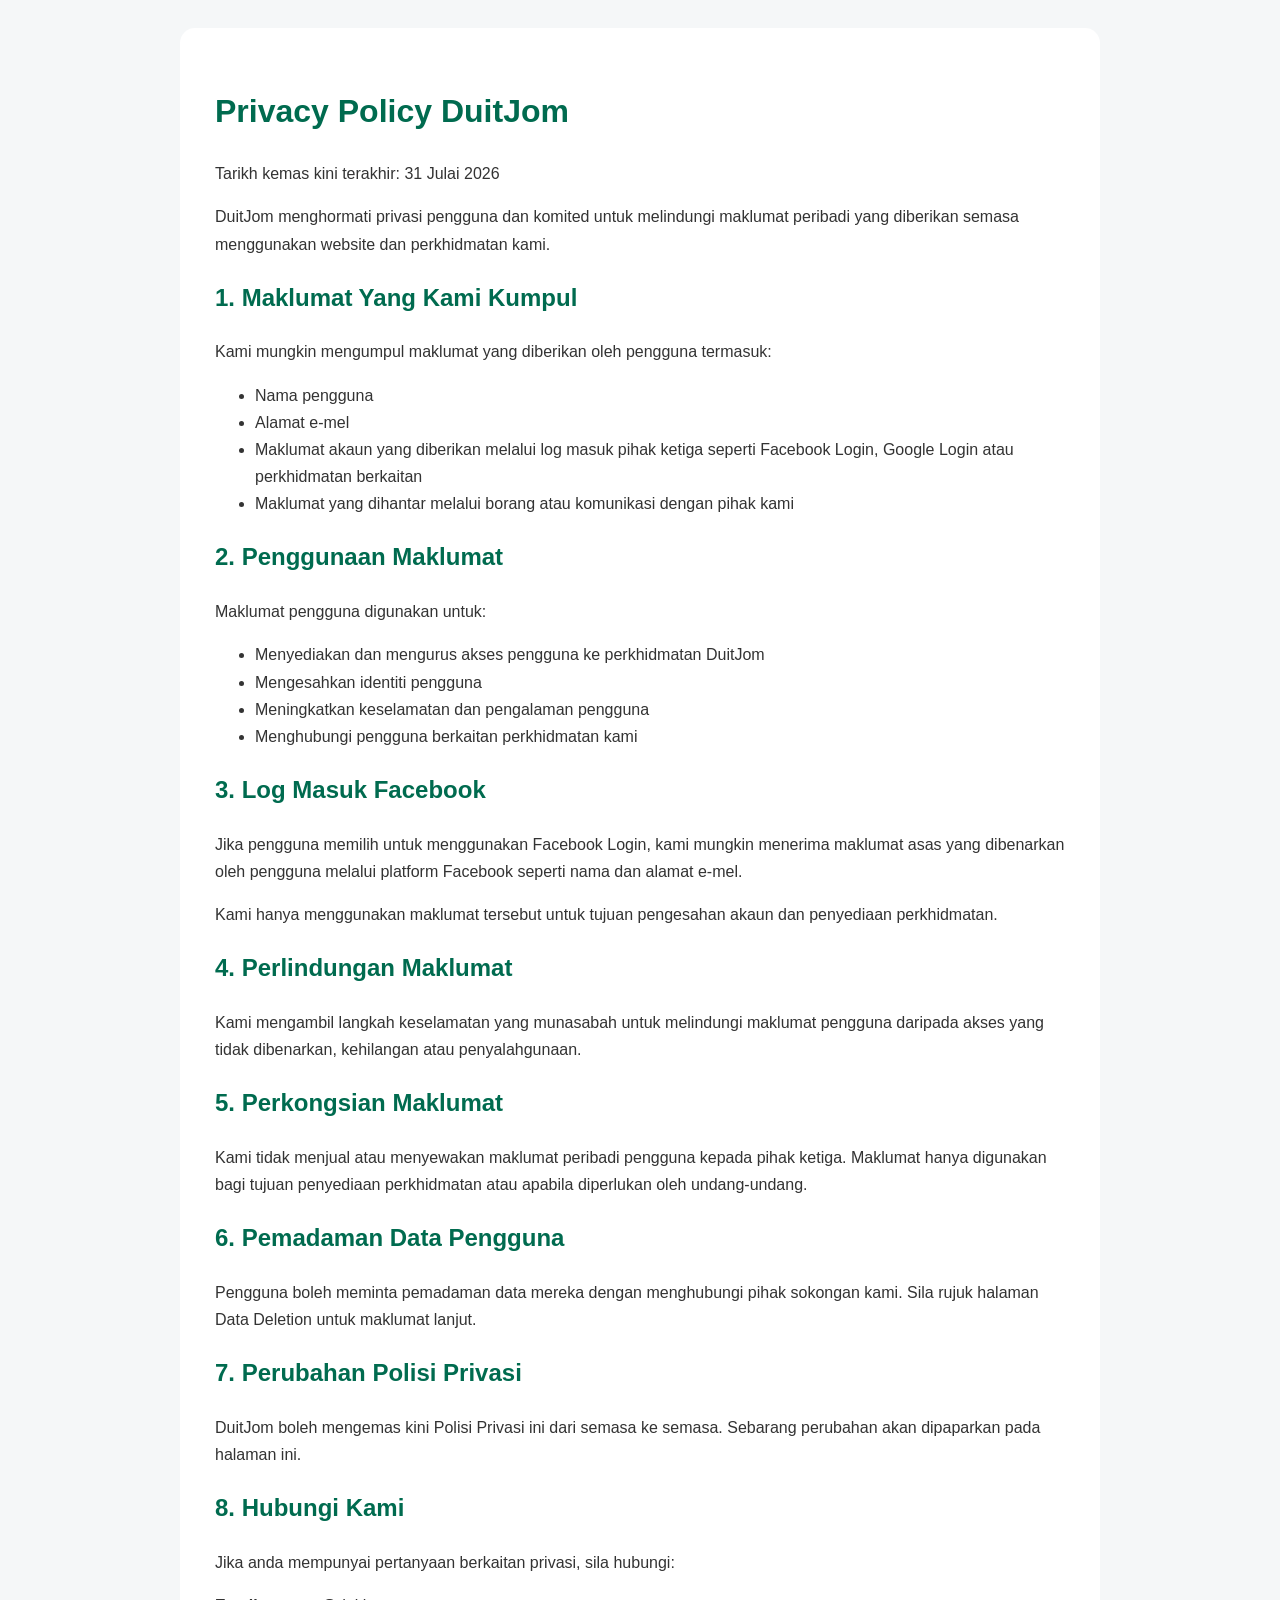
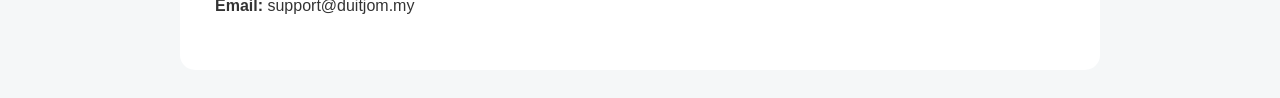
==== privacy-policy.html @ 081c04d9 "Add privacy policy for DuitJom This file contains the privacy policy for DuitJom, outlining user inf" ====
<!DOCTYPE html>
<html lang="ms">
<head>
<meta charset="UTF-8">
<meta name="viewport" content="width=device-width, initial-scale=1.0">

<title>Privacy Policy - DuitJom</title>

<style>
body {
    font-family: Arial, sans-serif;
    background:#f5f7f8;
    color:#333;
    line-height:1.7;
    padding:20px;
}

.container {
    max-width:850px;
    margin:auto;
    background:white;
    padding:35px;
    border-radius:15px;
}

h1, h2 {
    color:#006b4f;
}

</style>
</head>

<body>

<div class="container">

<h1>Privacy Policy DuitJom</h1>

<p>
Tarikh kemas kini terakhir: 31 Julai 2026
</p>

<p>
DuitJom menghormati privasi pengguna dan komited untuk melindungi maklumat peribadi yang diberikan semasa menggunakan website dan perkhidmatan kami.
</p>


<h2>1. Maklumat Yang Kami Kumpul</h2>

<p>
Kami mungkin mengumpul maklumat yang diberikan oleh pengguna termasuk:
</p>

<ul>
<li>Nama pengguna</li>
<li>Alamat e-mel</li>
<li>Maklumat akaun yang diberikan melalui log masuk pihak ketiga seperti Facebook Login, Google Login atau perkhidmatan berkaitan</li>
<li>Maklumat yang dihantar melalui borang atau komunikasi dengan pihak kami</li>
</ul>


<h2>2. Penggunaan Maklumat</h2>

<p>
Maklumat pengguna digunakan untuk:
</p>

<ul>
<li>Menyediakan dan mengurus akses pengguna ke perkhidmatan DuitJom</li>
<li>Mengesahkan identiti pengguna</li>
<li>Meningkatkan keselamatan dan pengalaman pengguna</li>
<li>Menghubungi pengguna berkaitan perkhidmatan kami</li>
</ul>


<h2>3. Log Masuk Facebook</h2>

<p>
Jika pengguna memilih untuk menggunakan Facebook Login, kami mungkin menerima maklumat asas yang dibenarkan oleh pengguna melalui platform Facebook seperti nama dan alamat e-mel.
</p>

<p>
Kami hanya menggunakan maklumat tersebut untuk tujuan pengesahan akaun dan penyediaan perkhidmatan.
</p>


<h2>4. Perlindungan Maklumat</h2>

<p>
Kami mengambil langkah keselamatan yang munasabah untuk melindungi maklumat pengguna daripada akses yang tidak dibenarkan, kehilangan atau penyalahgunaan.
</p>


<h2>5. Perkongsian Maklumat</h2>

<p>
Kami tidak menjual atau menyewakan maklumat peribadi pengguna kepada pihak ketiga.
Maklumat hanya digunakan bagi tujuan penyediaan perkhidmatan atau apabila diperlukan oleh undang-undang.
</p>


<h2>6. Pemadaman Data Pengguna</h2>

<p>
Pengguna boleh meminta pemadaman data mereka dengan menghubungi pihak sokongan kami.
Sila rujuk halaman Data Deletion untuk maklumat lanjut.
</p>


<h2>7. Perubahan Polisi Privasi</h2>

<p>
DuitJom boleh mengemas kini Polisi Privasi ini dari semasa ke semasa.
Sebarang perubahan akan dipaparkan pada halaman ini.
</p>


<h2>8. Hubungi Kami</h2>

<p>
Jika anda mempunyai pertanyaan berkaitan privasi, sila hubungi:
</p>

<p>
<strong>Email:</strong> support@duitjom.my
</p>

</div>

</body>
</html>
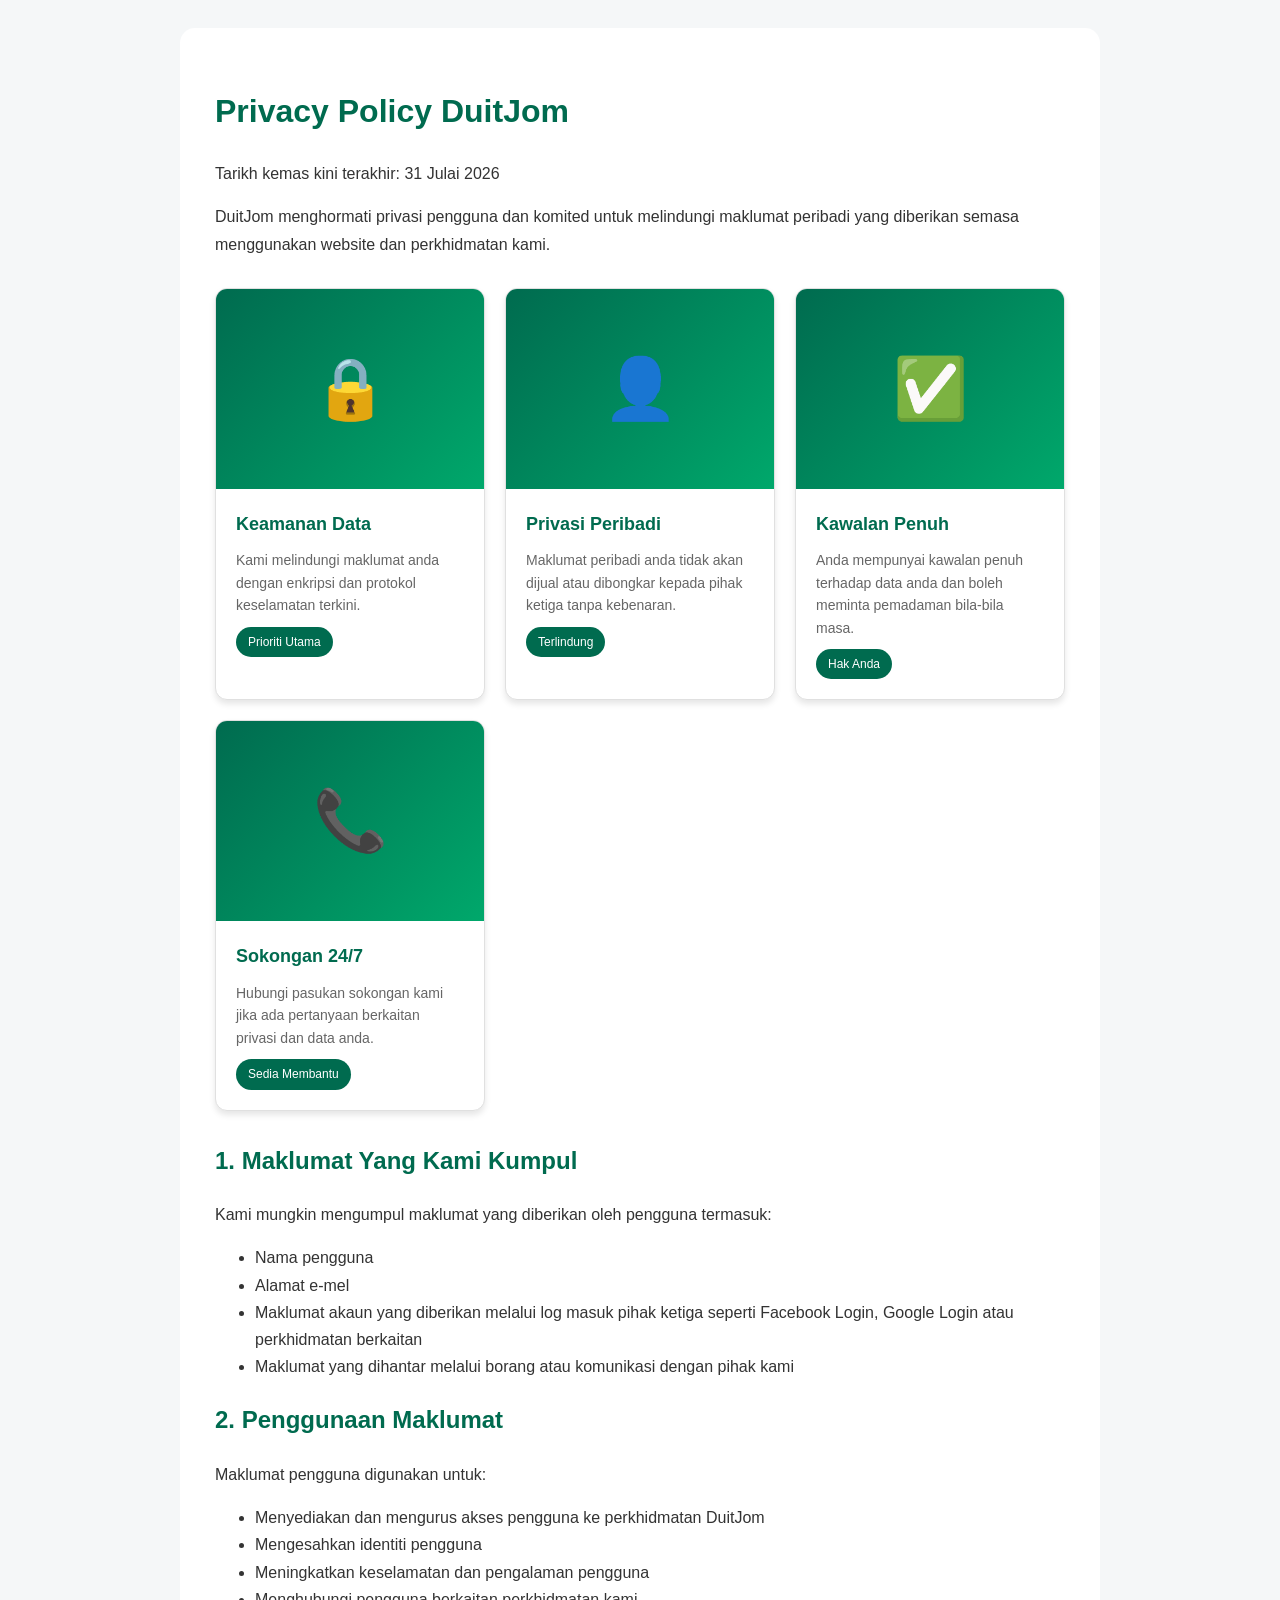
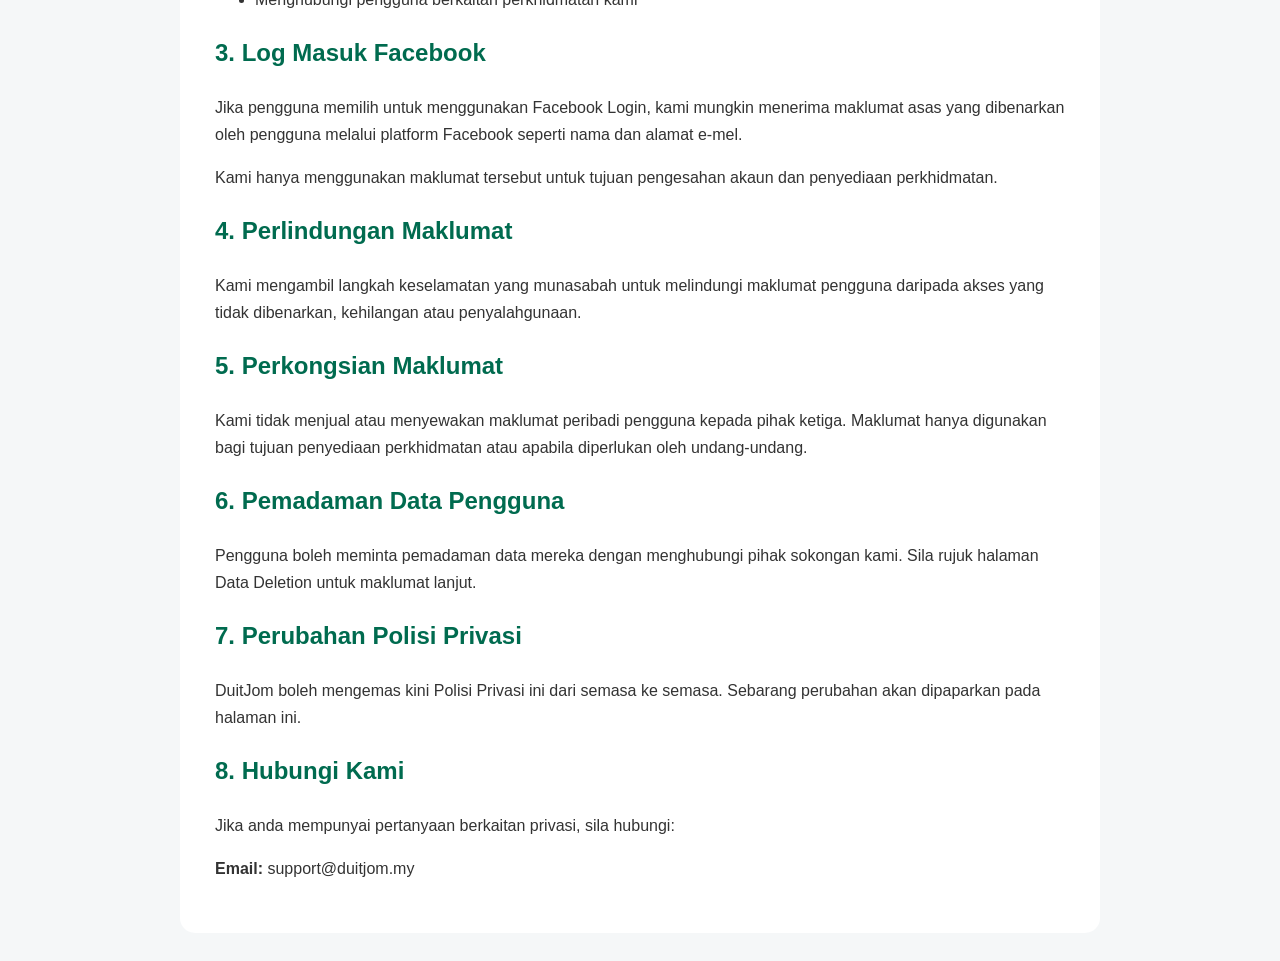
==== commit 9a4caeca: "Add overlay cards with images to privacy policy" ====
--- a/privacy-policy.html
+++ b/privacy-policy.html
@@ -27,6 +27,74 @@
     color:#006b4f;
 }
 
+/* Overlay Card Styles */
+.overlay-cards {
+    display: grid;
+    grid-template-columns: repeat(auto-fit, minmax(250px, 1fr));
+    gap: 20px;
+    margin: 30px 0;
+}
+
+.card {
+    background: white;
+    border-radius: 12px;
+    overflow: hidden;
+    box-shadow: 0 4px 6px rgba(0, 0, 0, 0.1);
+    transition: transform 0.3s ease, box-shadow 0.3s ease;
+    border: 1px solid #e0e0e0;
+}
+
+.card:hover {
+    transform: translateY(-5px);
+    box-shadow: 0 8px 12px rgba(0, 107, 79, 0.15);
+}
+
+.card-image {
+    width: 100%;
+    height: 200px;
+    background: linear-gradient(135deg, #006b4f 0%, #00a86b 100%);
+    display: flex;
+    align-items: center;
+    justify-content: center;
+    font-size: 60px;
+    color: white;
+    overflow: hidden;
+}
+
+.card-image img {
+    width: 100%;
+    height: 100%;
+    object-fit: cover;
+}
+
+.card-content {
+    padding: 20px;
+}
+
+.card-title {
+    color: #006b4f;
+    font-size: 18px;
+    font-weight: bold;
+    margin: 0 0 10px 0;
+}
+
+.card-description {
+    color: #666;
+    font-size: 14px;
+    margin: 0;
+    line-height: 1.6;
+}
+
+.card-badge {
+    display: inline-block;
+    background: #006b4f;
+    color: white;
+    padding: 5px 12px;
+    border-radius: 20px;
+    font-size: 12px;
+    margin-top: 10px;
+}
+
 </style>
 </head>
 
@@ -44,6 +112,44 @@
 DuitJom menghormati privasi pengguna dan komited untuk melindungi maklumat peribadi yang diberikan semasa menggunakan website dan perkhidmatan kami.
 </p>
 
+<!-- Overlay Cards Section -->
+<div class="overlay-cards">
+    <div class="card">
+        <div class="card-image">🔒</div>
+        <div class="card-content">
+            <h3 class="card-title">Keamanan Data</h3>
+            <p class="card-description">Kami melindungi maklumat anda dengan enkripsi dan protokol keselamatan terkini.</p>
+            <span class="card-badge">Prioriti Utama</span>
+        </div>
+    </div>
+
+    <div class="card">
+        <div class="card-image">👤</div>
+        <div class="card-content">
+            <h3 class="card-title">Privasi Peribadi</h3>
+            <p class="card-description">Maklumat peribadi anda tidak akan dijual atau dibongkar kepada pihak ketiga tanpa kebenaran.</p>
+            <span class="card-badge">Terlindung</span>
+        </div>
+    </div>
+
+    <div class="card">
+        <div class="card-image">✅</div>
+        <div class="card-content">
+            <h3 class="card-title">Kawalan Penuh</h3>
+            <p class="card-description">Anda mempunyai kawalan penuh terhadap data anda dan boleh meminta pemadaman bila-bila masa.</p>
+            <span class="card-badge">Hak Anda</span>
+        </div>
+    </div>
+
+    <div class="card">
+        <div class="card-image">📞</div>
+        <div class="card-content">
+            <h3 class="card-title">Sokongan 24/7</h3>
+            <p class="card-description">Hubungi pasukan sokongan kami jika ada pertanyaan berkaitan privasi dan data anda.</p>
+            <span class="card-badge">Sedia Membantu</span>
+        </div>
+    </div>
+</div>
 
 <h2>1. Maklumat Yang Kami Kumpul</h2>
 
